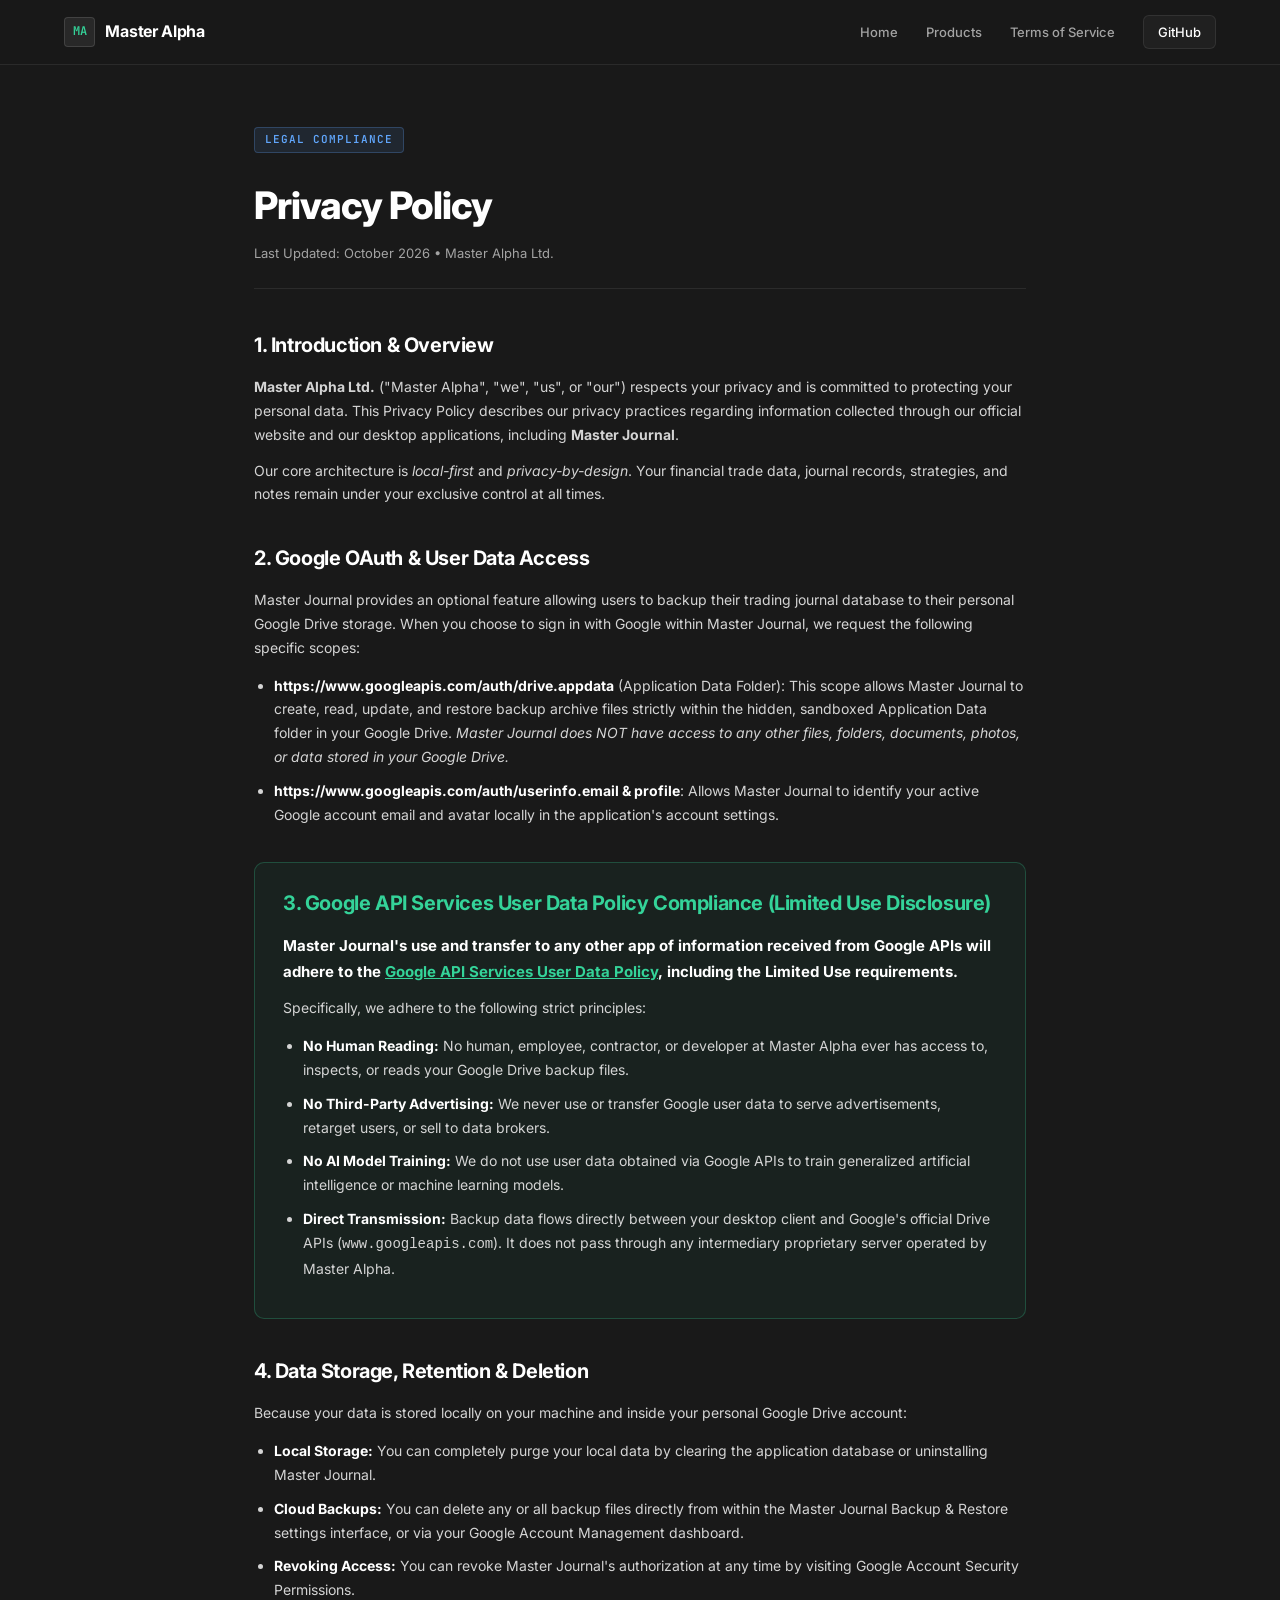
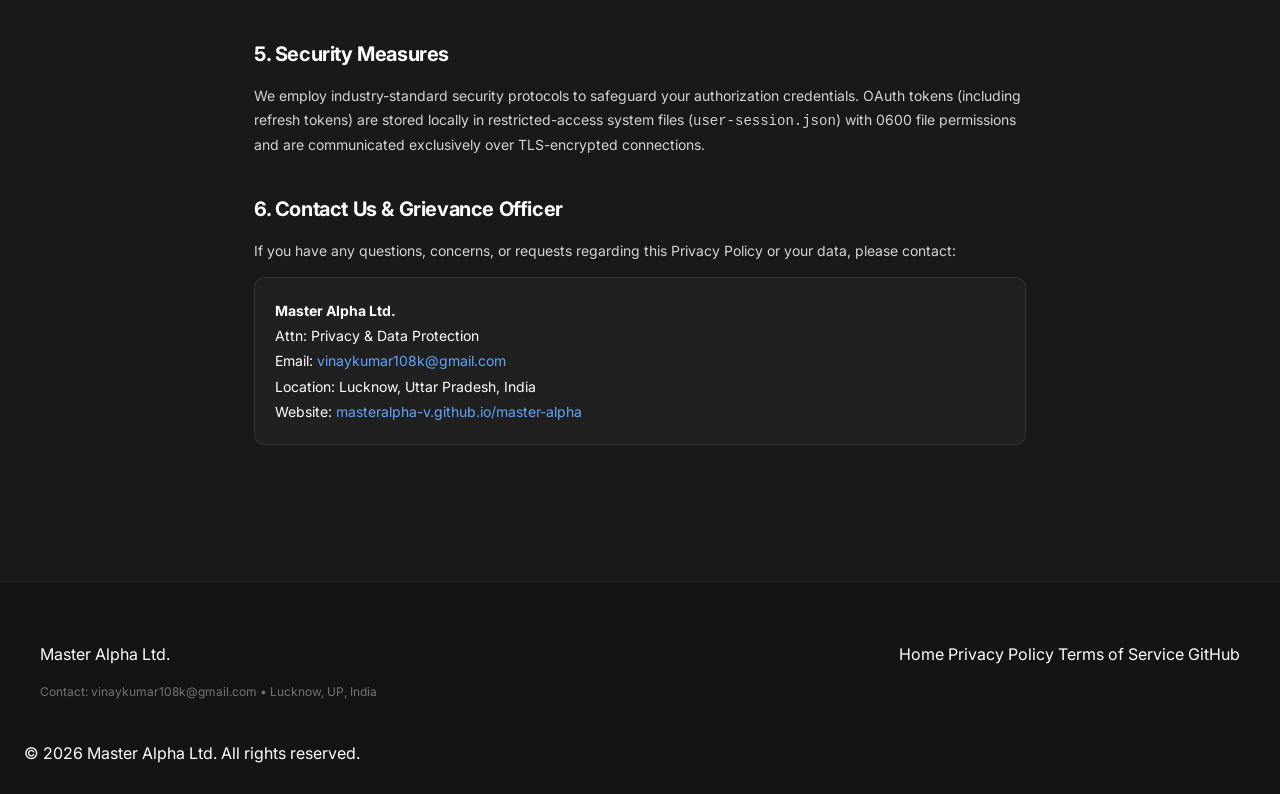
==== privacy.html @ 38a547ad "Launch Master Alpha official website, Master Journal showcase, Privacy Policy and Terms" ====
<!DOCTYPE html>
<html lang="en">
<head>
  <meta charset="UTF-8">
  <meta name="viewport" content="width=device-width, initial-scale=1.0">
  <title>Privacy Policy — Master Alpha & Master Journal</title>
  <meta name="description" content="Official Privacy Policy for Master Alpha and Master Journal, including Google API Services User Data Policy compliance statement.">
  <link rel="stylesheet" href="style.css">
  <link rel="preconnect" href="https://fonts.googleapis.com">
  <link rel="preconnect" href="https://fonts.gstatic.com" crossorigin>
  <link href="https://fonts.googleapis.com/css2?family=Inter:wght@400;500;600;700;800&family=JetBrains+Mono:wght@400;500;600&display=swap" rel="stylesheet">
</head>
<body>
  <!-- Navigation Header -->
  <nav class="nav-bar">
    <div class="nav-container">
      <a href="index.html" class="brand-logo">
        <span class="logo-badge">MA</span>
        <span class="brand-name">Master Alpha</span>
      </a>
      <div class="nav-links">
        <a href="index.html">Home</a>
        <a href="index.html#products">Products</a>
        <a href="terms.html">Terms of Service</a>
        <a href="https://github.com/masteralpha-v/master-alpha" target="_blank" rel="noopener" class="btn-github">GitHub</a>
      </div>
    </div>
  </nav>

  <main class="legal-container">
    <div class="legal-header">
      <span class="section-tag">LEGAL COMPLIANCE</span>
      <h1>Privacy Policy</h1>
      <p class="legal-date">Last Updated: October 2026 • Master Alpha Ltd.</p>
    </div>

    <section class="legal-section">
      <h2>1. Introduction & Overview</h2>
      <p>
        <strong>Master Alpha Ltd.</strong> ("Master Alpha", "we", "us", or "our") respects your privacy and is committed to protecting your personal data. 
        This Privacy Policy describes our privacy practices regarding information collected through our official website and our desktop applications, including <strong>Master Journal</strong>.
      </p>
      <p>
        Our core architecture is <em>local-first</em> and <em>privacy-by-design</em>. Your financial trade data, journal records, strategies, and notes remain under your exclusive control at all times.
      </p>
    </section>

    <section class="legal-section" id="google-data">
      <h2>2. Google OAuth & User Data Access</h2>
      <p>
        Master Journal provides an optional feature allowing users to backup their trading journal database to their personal Google Drive storage. 
        When you choose to sign in with Google within Master Journal, we request the following specific scopes:
      </p>
      <ul class="legal-list">
        <li>
          <strong>https://www.googleapis.com/auth/drive.appdata</strong> (Application Data Folder): 
          This scope allows Master Journal to create, read, update, and restore backup archive files strictly within the hidden, sandboxed Application Data folder in your Google Drive. 
          <em>Master Journal does NOT have access to any other files, folders, documents, photos, or data stored in your Google Drive.</em>
        </li>
        <li>
          <strong>https://www.googleapis.com/auth/userinfo.email & profile</strong>: 
          Allows Master Journal to identify your active Google account email and avatar locally in the application's account settings.
        </li>
      </ul>
    </section>

    <section class="legal-section highlight-box">
      <h2>3. Google API Services User Data Policy Compliance (Limited Use Disclosure)</h2>
      <p class="highlight-text">
        <strong>Master Journal's use and transfer to any other app of information received from Google APIs will adhere to the <a href="https://developers.google.com/terms/api-services-user-data-policy" target="_blank" rel="noopener">Google API Services User Data Policy</a>, including the Limited Use requirements.</strong>
      </p>
      <p>Specifically, we adhere to the following strict principles:</p>
      <ul class="legal-list">
        <li><strong>No Human Reading:</strong> No human, employee, contractor, or developer at Master Alpha ever has access to, inspects, or reads your Google Drive backup files.</li>
        <li><strong>No Third-Party Advertising:</strong> We never use or transfer Google user data to serve advertisements, retarget users, or sell to data brokers.</li>
        <li><strong>No AI Model Training:</strong> We do not use user data obtained via Google APIs to train generalized artificial intelligence or machine learning models.</li>
        <li><strong>Direct Transmission:</strong> Backup data flows directly between your desktop client and Google's official Drive APIs (<code>www.googleapis.com</code>). It does not pass through any intermediary proprietary server operated by Master Alpha.</li>
      </ul>
    </section>

    <section class="legal-section">
      <h2>4. Data Storage, Retention & Deletion</h2>
      <p>
        Because your data is stored locally on your machine and inside your personal Google Drive account:
      </p>
      <ul class="legal-list">
        <li><strong>Local Storage:</strong> You can completely purge your local data by clearing the application database or uninstalling Master Journal.</li>
        <li><strong>Cloud Backups:</strong> You can delete any or all backup files directly from within the Master Journal Backup & Restore settings interface, or via your Google Account Management dashboard.</li>
        <li><strong>Revoking Access:</strong> You can revoke Master Journal's authorization at any time by visiting <a href="https://myaccount.google.com/permissions" target="_blank" rel="noopener">Google Account Security Permissions</a>.</li>
      </ul>
    </section>

    <section class="legal-section">
      <h2>5. Security Measures</h2>
      <p>
        We employ industry-standard security protocols to safeguard your authorization credentials. OAuth tokens (including refresh tokens) are stored locally in restricted-access system files (<code>user-session.json</code>) with 0600 file permissions and are communicated exclusively over TLS-encrypted connections.
      </p>
    </section>

    <section class="legal-section">
      <h2>6. Contact Us & Grievance Officer</h2>
      <p>If you have any questions, concerns, or requests regarding this Privacy Policy or your data, please contact:</p>
      <div class="contact-card">
        <strong>Master Alpha Ltd.</strong><br>
        Attn: Privacy & Data Protection<br>
        Email: <a href="mailto:vinaykumar108k@gmail.com">vinaykumar108k@gmail.com</a><br>
        Location: Lucknow, Uttar Pradesh, India<br>
        Website: <a href="https://masteralpha-v.github.io/master-alpha/">masteralpha-v.github.io/master-alpha</a>
      </div>
    </section>
  </main>

  <!-- Footer -->
  <footer class="footer-bar">
    <div class="footer-container">
      <div class="footer-brand">
        <span class="brand-name">Master Alpha Ltd.</span>
        <p class="footer-contact">Contact: vinaykumar108k@gmail.com • Lucknow, UP, India</p>
      </div>
      <div class="footer-links">
        <a href="index.html">Home</a>
        <a href="privacy.html">Privacy Policy</a>
        <a href="terms.html">Terms of Service</a>
        <a href="https://github.com/masteralpha-v/master-alpha" target="_blank" rel="noopener">GitHub</a>
      </div>
    </div>
    <div class="footer-copy">© 2026 Master Alpha Ltd. All rights reserved.</div>
  </footer>
</body>
</html>
---- style.css ----
/* =============================================================
   Master Alpha — Design Tokens & Stylesheet
   Matching Master Journal Notion Dark Theme Architecture
   ============================================================= */

:root {
  color-scheme: dark;

  /* Surfaces & Backgrounds */
  --bg-base: #191919;
  --bg-surface: #202020;
  --bg-surface-elevated: #282828;
  --bg-hover: rgba(255, 255, 255, 0.055);
  --bg-active: rgba(255, 255, 255, 0.08);

  /* Borders & Hairlines */
  --border-subtle: rgba(255, 255, 255, 0.08);
  --border-light: rgba(255, 255, 255, 0.12);
  --border-hover: rgba(255, 255, 255, 0.18);

  /* Typography Colors */
  --text-primary: #ffffff;
  --text-secondary: #d4d4d4;
  --text-muted: #a3a3a3;
  --text-dim: #737373;

  /* FinTech Accents & Semantic States */
  --color-profit: #34d399;
  --color-profit-glow: rgba(52, 211, 153, 0.2);
  --color-accent: #60a5fa;
  --color-accent-glow: rgba(96, 165, 250, 0.2);
  --color-warning: #fbbf24;

  /* Typography Scale */
  --font-sans: 'Inter', -apple-system, BlinkMacSystemFont, "Segoe UI", Roboto, sans-serif;
  --font-mono: 'JetBrains Mono', ui-monospace, Menlo, Monaco, Consolas, monospace;

  /* Geometries */
  --radius-card: 10px;
  --radius-inner: 6px;
  --radius-btn: 6px;
  --radius-badge: 4px;
  --radius-pill: 9999px;

  /* Shadows */
  --shadow-card: 0 1px 3px rgba(0, 0, 0, 0.25);
  --shadow-hover: 0 4px 14px rgba(0, 0, 0, 0.4);
}

/* Reset */
*, *::before, *::after {
  margin: 0;
  padding: 0;
  box-sizing: border-box;
}

html {
  scroll-behavior: smooth;
}

body {
  background-color: var(--bg-base);
  color: var(--text-primary);
  font-family: var(--font-sans);
  line-height: 1.6;
  -webkit-font-smoothing: antialiased;
  overflow-x: hidden;
}

a {
  color: inherit;
  text-decoration: none;
  transition: color 0.15s ease;
}

/* Navigation Bar */
.nav-bar {
  position: sticky;
  top: 0;
  z-index: 100;
  background: rgba(25, 25, 25, 0.85);
  backdrop-filter: blur(12px);
  -webkit-backdrop-filter: blur(12px);
  border-bottom: 1px solid var(--border-subtle);
}

.nav-container {
  max-width: 1200px;
  margin: 0 auto;
  padding: 0 24px;
  height: 64px;
  display: flex;
  align-items: center;
  justify-content: space-between;
}

.brand-logo {
  display: flex;
  align-items: center;
  gap: 10px;
  font-weight: 700;
  font-size: 16px;
  letter-spacing: -0.3px;
}

.logo-badge {
  background: var(--bg-surface-elevated);
  border: 1px solid var(--border-light);
  color: var(--color-profit);
  font-family: var(--font-mono);
  font-size: 12px;
  font-weight: 600;
  padding: 4px 8px;
  border-radius: var(--radius-badge);
}

.brand-name {
  color: var(--text-primary);
}

.nav-links {
  display: flex;
  align-items: center;
  gap: 28px;
}

.nav-links a {
  font-size: 13px;
  color: var(--text-muted);
  font-weight: 500;
}

.nav-links a:hover {
  color: var(--text-primary);
}

.btn-github {
  background: var(--bg-surface);
  border: 1px solid var(--border-subtle);
  padding: 6px 14px;
  border-radius: var(--radius-btn);
  color: var(--text-primary) !important;
  font-size: 12px;
  font-weight: 600;
  transition: all 0.15s ease;
}

.btn-github:hover {
  background: var(--bg-surface-elevated);
  border-color: var(--border-hover);
}

.mobile-menu-btn {
  display: none;
  background: transparent;
  border: none;
  cursor: pointer;
  padding: 8px;
}

.mobile-menu-btn span {
  display: block;
  width: 20px;
  height: 2px;
  background: var(--text-muted);
  margin: 4px 0;
  transition: 0.2s;
}

/* Hero Section */
.hero-section {
  position: relative;
  max-width: 1200px;
  margin: 0 auto;
  padding: 80px 24px 60px;
  text-align: center;
}

.hero-glow {
  position: absolute;
  top: 10%;
  left: 50%;
  transform: translateX(-50%);
  width: 500px;
  height: 280px;
  background: radial-gradient(circle, rgba(52, 211, 153, 0.08) 0%, rgba(96, 165, 250, 0.04) 50%, transparent 80%);
  filter: blur(60px);
  z-index: -1;
  pointer-events: none;
}

.hero-badge {
  display: inline-flex;
  align-items: center;
  gap: 8px;
  background: var(--bg-surface);
  border: 1px solid var(--border-subtle);
  padding: 6px 14px;
  border-radius: var(--radius-pill);
  font-size: 12px;
  font-weight: 500;
  color: var(--text-secondary);
  margin-bottom: 24px;
}

.pulse-dot {
  width: 8px;
  height: 8px;
  border-radius: 50%;
  background: var(--color-profit);
  box-shadow: 0 0 8px var(--color-profit);
  animation: pulse 2s infinite;
}

@keyframes pulse {
  0%, 100% { opacity: 1; transform: scale(1); }
  50% { opacity: 0.5; transform: scale(0.85); }
}

.hero-title {
  font-size: 52px;
  font-weight: 800;
  letter-spacing: -1.5px;
  line-height: 1.15;
  margin-bottom: 20px;
}

.gradient-text {
  background: linear-gradient(135deg, #ffffff 40%, var(--color-profit) 100%);
  -webkit-background-clip: text;
  -webkit-text-fill-color: transparent;
}

.hero-subtitle {
  max-width: 680px;
  margin: 0 auto 36px;
  font-size: 16px;
  color: var(--text-muted);
  line-height: 1.6;
}

.hero-actions {
  display: flex;
  align-items: center;
  justify-content: center;
  gap: 14px;
  margin-bottom: 50px;
}

.btn-primary {
  background: var(--color-profit);
  color: #0c0d0e;
  font-weight: 600;
  font-size: 13px;
  padding: 10px 20px;
  border-radius: var(--radius-btn);
  transition: all 0.15s ease;
  display: inline-flex;
  align-items: center;
  gap: 6px;
}

.btn-primary:hover {
  background: #2ebd84;
  box-shadow: 0 0 16px rgba(52, 211, 153, 0.3);
  transform: translateY(-1px);
}

.btn-secondary {
  background: var(--bg-surface);
  color: var(--text-primary);
  border: 1px solid var(--border-subtle);
  font-weight: 500;
  font-size: 13px;
  padding: 10px 20px;
  border-radius: var(--radius-btn);
  transition: all 0.15s ease;
}

.btn-secondary:hover {
  background: var(--bg-surface-elevated);
  border-color: var(--border-hover);
  transform: translateY(-1px);
}

.hero-stats {
  display: flex;
  justify-content: center;
  align-items: center;
  gap: 40px;
  padding-top: 30px;
  border-top: 1px solid var(--border-subtle);
  max-width: 600px;
  margin: 0 auto;
}

.stat-item {
  display: flex;
  flex-direction: column;
  align-items: center;
}

.stat-number {
  font-size: 26px;
  font-weight: 700;
  font-family: var(--font-mono);
  color: var(--text-primary);
}

.stat-label {
  font-size: 11px;
  color: var(--text-muted);
  text-transform: uppercase;
  letter-spacing: 0.5px;
  margin-top: 2px;
}

/* Sections */
.section-container {
  max-width: 1200px;
  margin: 0 auto;
  padding: 80px 24px;
}

.section-header {
  text-align: center;
  max-width: 600px;
  margin: 0 auto 50px;
}

.section-tag {
  display: inline-block;
  font-size: 11px;
  font-weight: 600;
  font-family: var(--font-mono);
  letter-spacing: 1px;
  color: var(--color-accent);
  background: rgba(96, 165, 250, 0.1);
  border: 1px solid rgba(96, 165, 250, 0.25);
  padding: 3px 10px;
  border-radius: var(--radius-badge);
  margin-bottom: 12px;
}

.section-header h2 {
  font-size: 32px;
  font-weight: 700;
  letter-spacing: -0.8px;
  margin-bottom: 12px;
}

.section-header p {
  color: var(--text-muted);
  font-size: 14px;
}

/* Product Banner */
.product-banner {
  background: var(--bg-surface);
  border: 1px solid var(--border-subtle);
  border-radius: var(--radius-card);
  padding: 36px;
  margin-bottom: 30px;
  position: relative;
  overflow: hidden;
}

.badge-status {
  display: inline-block;
  font-size: 11px;
  font-family: var(--font-mono);
  color: var(--color-profit);
  background: rgba(52, 211, 153, 0.1);
  border: 1px solid rgba(52, 211, 153, 0.25);
  padding: 3px 10px;
  border-radius: var(--radius-badge);
  margin-bottom: 12px;
}

.product-banner-header h3 {
  font-size: 24px;
  font-weight: 700;
  margin-bottom: 8px;
}

.product-banner-header p {
  color: var(--text-muted);
  font-size: 14px;
  max-width: 700px;
}

.product-matrix-preview {
  display: flex;
  flex-wrap: wrap;
  gap: 10px;
  margin-top: 24px;
  padding-top: 24px;
  border-top: 1px solid var(--border-subtle);
}

.matrix-pill {
  background: var(--bg-surface-elevated);
  border: 1px solid var(--border-subtle);
  font-size: 12px;
  color: var(--text-secondary);
  padding: 6px 14px;
  border-radius: var(--radius-pill);
}

/* Grids & Cards */
.grid-3 {
  display: grid;
  grid-template-columns: repeat(3, 1fr);
  gap: 20px;
}

.grid-2 {
  display: grid;
  grid-template-columns: repeat(2, 1fr);
  gap: 20px;
}

.card {
  background: var(--bg-surface);
  border: 1px solid var(--border-subtle);
  border-radius: var(--radius-card);
  padding: 28px;
  transition: all 0.2s ease;
}

.card:hover {
  background: var(--bg-surface-elevated);
  border-color: var(--border-hover);
  transform: translateY(-2px);
  box-shadow: var(--shadow-hover);
}

.card-icon {
  width: 44px;
  height: 44px;
  border-radius: var(--radius-inner);
  display: flex;
  align-items: center;
  justify-content: center;
  margin-bottom: 18px;
  background: var(--bg-surface-elevated);
  border: 1px solid var(--border-subtle);
}

.card-icon.profit {
  color: var(--color-profit);
  border-color: rgba(52, 211, 153, 0.25);
  background: rgba(52, 211, 153, 0.08);
}

.card-icon.sync {
  color: var(--color-accent);
  border-color: rgba(96, 165, 250, 0.25);
  background: rgba(96, 165, 250, 0.08);
}

.card-icon.accent {
  color: #fbbf24;
  border-color: rgba(251, 191, 36, 0.25);
  background: rgba(251, 191, 36, 0.08);
}

.card h3 {
  font-size: 16px;
  font-weight: 600;
  margin-bottom: 10px;
}

.card p {
  font-size: 13px;
  color: var(--text-muted);
  line-height: 1.6;
}

/* Feature Boxes */
.feature-box {
  background: var(--bg-surface);
  border: 1px solid var(--border-subtle);
  border-radius: var(--radius-card);
  padding: 30px;
  display: flex;
  gap: 20px;
  transition: all 0.2s ease;
}

.feature-box:hover {
  border-color: var(--border-hover);
  background: var(--bg-surface-elevated);
}

.feature-num {
  font-family: var(--font-mono);
  font-size: 18px;
  font-weight: 700;
  color: var(--color-accent);
  opacity: 0.8;
}

.feature-body h3 {
  font-size: 16px;
  font-weight: 600;
  margin-bottom: 8px;
}

.feature-body p {
  font-size: 13px;
  color: var(--text-muted);
  line-height: 1.6;
}

/* Compliance Banner */
.compliance-banner {
  background: linear-gradient(180deg, var(--bg-surface) 0%, var(--bg-surface-elevated) 100%);
  border: 1px solid var(--border-light);
  border-radius: var(--radius-card);
  padding: 44px;
  text-align: center;
  max-width: 900px;
  margin: 0 auto;
}

.compliance-badge {
  display: inline-flex;
  align-items: center;
  gap: 8px;
  color: var(--color-profit);
  font-size: 12px;
  font-weight: 600;
  margin-bottom: 16px;
}

.compliance-banner h3 {
  font-size: 24px;
  font-weight: 700;
  margin-bottom: 14px;
}

.compliance-banner p {
  color: var(--text-muted);
  font-size: 14px;
  max-width: 720px;
  margin: 0 auto 28px;
  line-height: 1.7;
}

.compliance-banner code {
  font-family: var(--font-mono);
  background: rgba(255, 255, 255, 0.08);
  padding: 2px 6px;
  border-radius: 4px;
  color: var(--color-accent);
}

.compliance-actions {
  display: flex;
  justify-content: center;
  gap: 14px;
}

/* Legal Pages (privacy.html, terms.html) */
.legal-container {
  max-width: 820px;
  margin: 0 auto;
  padding: 60px 24px 100px;
}

.legal-header {
  margin-bottom: 40px;
  padding-bottom: 24px;
  border-bottom: 1px solid var(--border-subtle);
}

.legal-header h1 {
  font-size: 38px;
  font-weight: 800;
  letter-spacing: -1px;
  margin-top: 10px;
  margin-bottom: 8px;
}

.legal-date {
  font-size: 13px;
  color: var(--text-muted);
}

.legal-section {
  margin-bottom: 36px;
}

.legal-section h2 {
  font-size: 20px;
  font-weight: 700;
  letter-spacing: -0.4px;
  margin-bottom: 14px;
  color: var(--text-primary);
}

.legal-section p {
  font-size: 14px;
  color: var(--text-secondary);
  line-height: 1.7;
  margin-bottom: 12px;
}

.legal-list {
  padding-left: 20px;
  margin: 14px 0;
}

.legal-list li {
  font-size: 14px;
  color: var(--text-secondary);
  line-height: 1.7;
  margin-bottom: 10px;
}

.legal-list strong {
  color: var(--text-primary);
}

.highlight-box {
  background: rgba(52, 211, 153, 0.05);
  border: 1px solid rgba(52, 211, 153, 0.25);
  border-radius: var(--radius-card);
  padding: 24px 28px;
}

.highlight-box h2 {
  color: var(--color-profit);
}

.highlight-text {
  font-size: 15px !important;
  color: var(--text-primary) !important;
}

.highlight-box a {
  color: var(--color-profit);
  text-decoration: underline;
}

.contact-card {
  background: var(--bg-surface);
  border: 1px solid var(--border-subtle);
  border-radius: var(--radius-card);
  padding: 20px;
  font-size: 14px;
  line-height: 1.8;
  margin-top: 14px;
}

.contact-card a {
  color: var(--color-accent);
}

/* Footer */
.footer-bar {
  background: #141414;
  border-top: 1px solid var(--border-subtle);
  padding: 60px 24px 30px;
}

.footer-container {
  max-width: 1200px;
  margin: 0 auto;
  display: flex;
  justify-content: space-between;
  gap: 40px;
  margin-bottom: 40px;
}

.footer-brand {
  max-width: 360px;
}

.footer-desc {
  font-size: 13px;
  color: var(--text-muted);
  margin-top: 12px;
  line-height: 1.6;
}

.footer-contact {
  font-size: 12px;
  color: var(--text-dim);
  margin-top: 14px;
}

.footer-contact a {
  color: var(--text-muted);
}

.footer-columns {
  display: flex;
  gap: 60px;
}

.footer-col h4 {
  font-size: 13px;
  font-weight: 600;
  text-transform: uppercase;
  letter-spacing: 0.5px;
  color: var(--text-primary);
  margin-bottom: 16px;
}

.footer-col ul {
  list-style: none;
}

.footer-col li {
  margin-bottom: 10px;
}

.footer-col a {
  font-size: 13px;
  color: var(--text-muted);
}

.footer-col a:hover {
  color: var(--text-primary);
}

.footer-bottom {
  max-width: 1200px;
  margin: 0 auto;
  padding-top: 24px;
  border-top: 1px solid var(--border-subtle);
  display: flex;
  justify-content: space-between;
  align-items: center;
  font-size: 12px;
  color: var(--text-dim);
}

.disclaimer {
  max-width: 500px;
  text-align: right;
  font-size: 11px;
}

/* Responsive */
@media (max-width: 900px) {
  .hero-title { font-size: 38px; }
  .grid-3 { grid-template-columns: 1fr; }
  .grid-2 { grid-template-columns: 1fr; }
  .footer-container { flex-direction: column; }
  .footer-columns { flex-wrap: wrap; gap: 30px; }
  .footer-bottom { flex-direction: column; gap: 10px; text-align: center; }
  .disclaimer { text-align: center; }
}

@media (max-width: 680px) {
  .nav-links { display: none; }
  .mobile-menu-btn { display: block; }
  .hero-actions { flex-direction: column; }
  .hero-stats { flex-direction: column; gap: 20px; }
  .nav-links.active {
    display: flex;
    flex-direction: column;
    position: absolute;
    top: 64px;
    left: 0;
    right: 0;
    background: var(--bg-surface);
    border-bottom: 1px solid var(--border-subtle);
    padding: 24px;
    gap: 16px;
  }
}
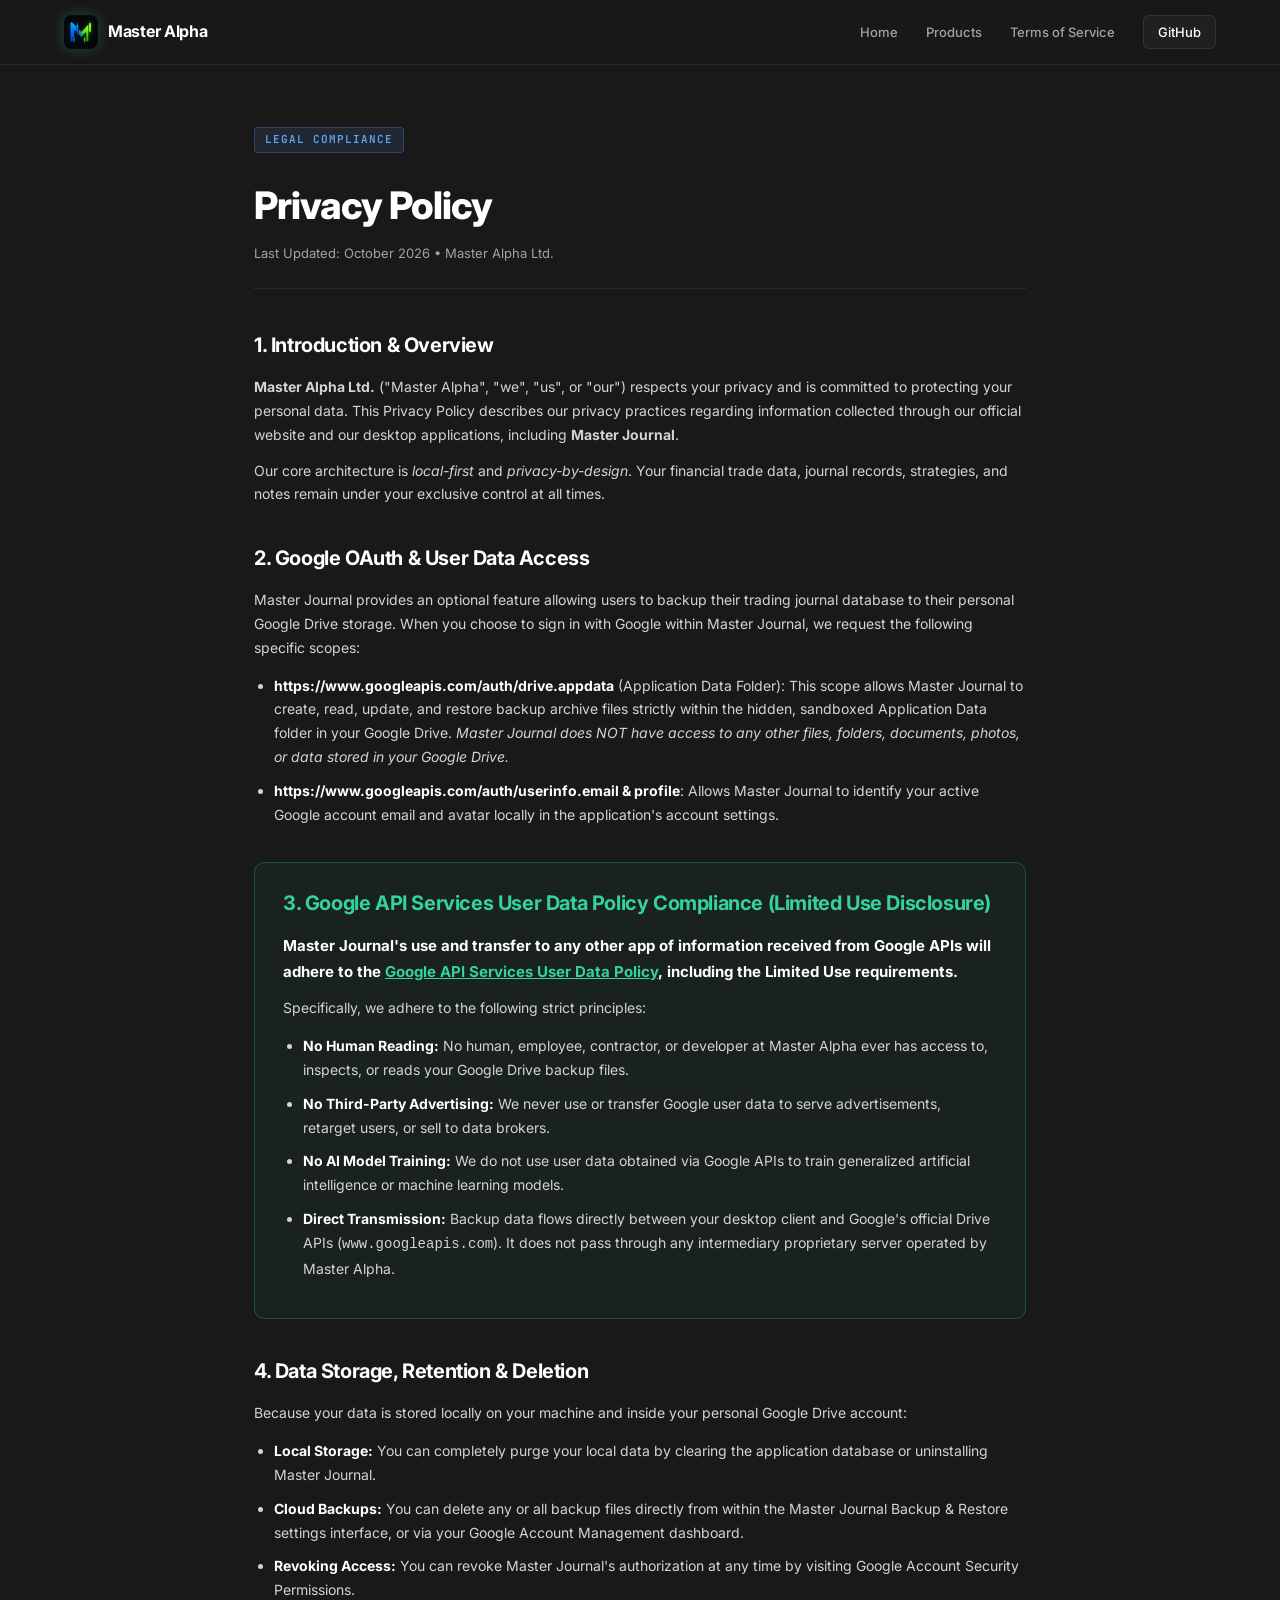
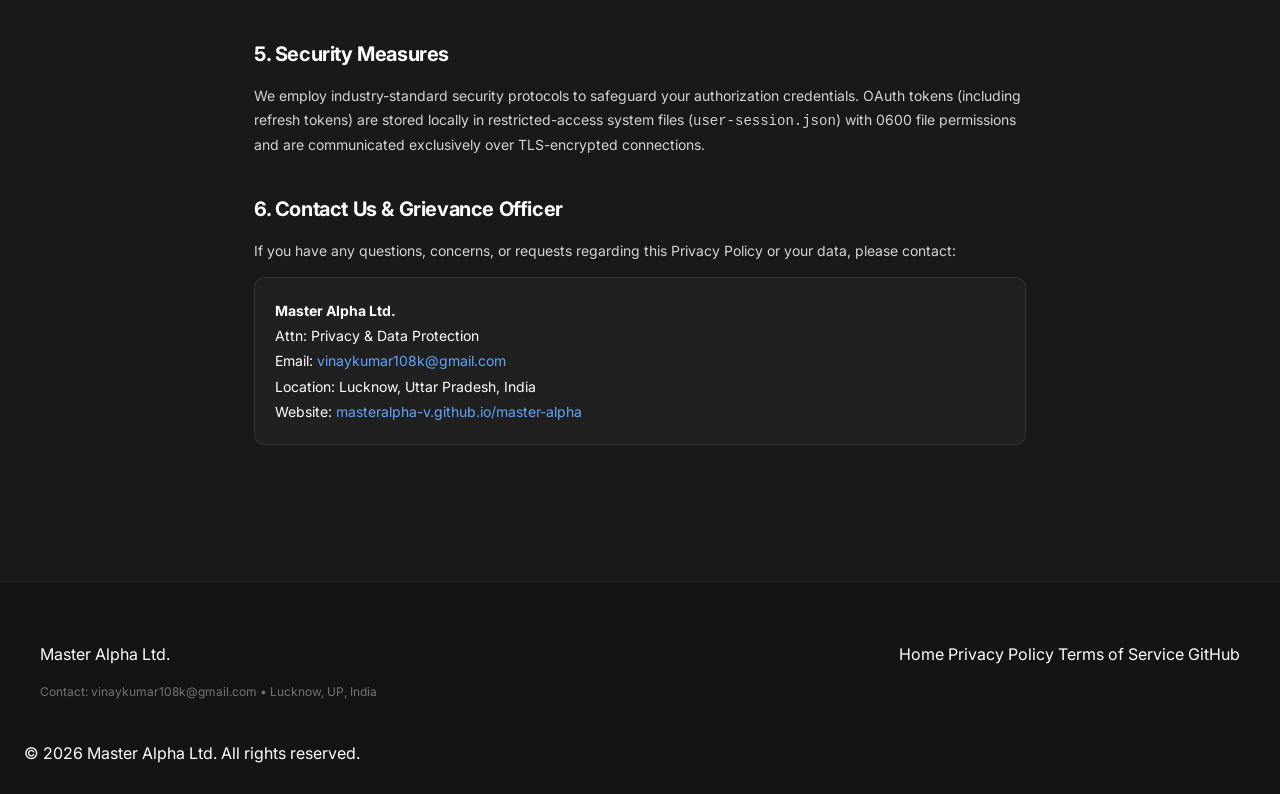
==== commit d1ca2d84: "Add official Master Alpha logo and favicon to website" ====
--- a/privacy.html
+++ b/privacy.html
@@ -5,6 +5,7 @@
   <meta name="viewport" content="width=device-width, initial-scale=1.0">
   <title>Privacy Policy — Master Alpha & Master Journal</title>
   <meta name="description" content="Official Privacy Policy for Master Alpha and Master Journal, including Google API Services User Data Policy compliance statement.">
+  <link rel="icon" type="image/png" href="favicon.png">
   <link rel="stylesheet" href="style.css">
   <link rel="preconnect" href="https://fonts.googleapis.com">
   <link rel="preconnect" href="https://fonts.gstatic.com" crossorigin>
@@ -15,7 +16,7 @@
   <nav class="nav-bar">
     <div class="nav-container">
       <a href="index.html" class="brand-logo">
-        <span class="logo-badge">MA</span>
+        <img src="logo.png" alt="Master Alpha Logo" class="brand-logo-img">
         <span class="brand-name">Master Alpha</span>
       </a>
       <div class="nav-links">
--- a/style.css
+++ b/style.css
@@ -773,3 +773,19 @@
     gap: 16px;
   }
 }
+
+/* Brand Logo Image */
+.brand-logo-img {
+  width: 34px;
+  height: 34px;
+  border-radius: 8px;
+  object-fit: cover;
+  box-shadow: 0 0 14px rgba(52, 211, 153, 0.25);
+  transition: transform 0.2s ease, box-shadow 0.2s ease;
+  display: block;
+}
+
+.brand-logo:hover .brand-logo-img {
+  transform: scale(1.06);
+  box-shadow: 0 0 20px rgba(52, 211, 153, 0.45);
+}
